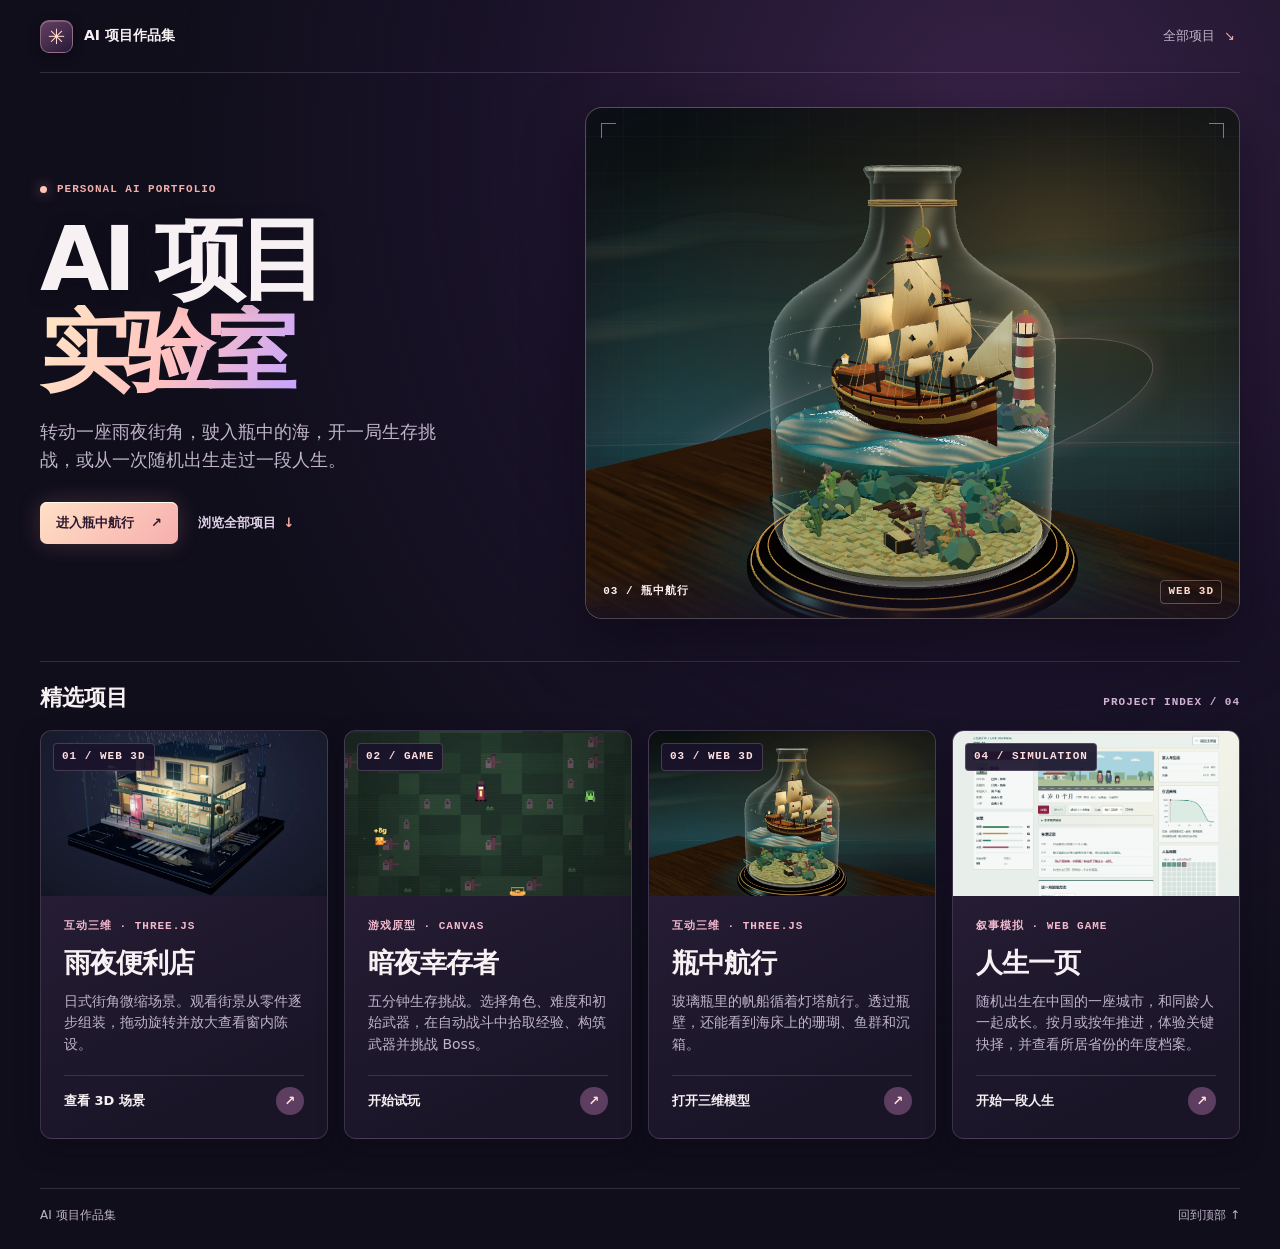
==== index.html @ d884057f "Publish interactive AI portfolio" ====
<!doctype html>
<html lang="zh-CN">
<head>
  <meta charset="utf-8">
  <meta name="viewport" content="width=device-width, initial-scale=1">
  <meta name="description" content="个人 AI 项目作品集。探索瓶中航行、雨夜便利店、暗夜幸存者和人生一页四个互动原型。">
  <meta name="theme-color" content="#100e1b">
  <title>AI 项目作品集</title>
  <link rel="icon" href="./assets/mark.svg" type="image/svg+xml">
  <link rel="stylesheet" href="./assets/portfolio.css">
</head>
<body>
  <header class="masthead shell" id="top">
    <a class="brand" href="./" aria-label="AI 项目作品集首页"><span class="mark" aria-hidden="true">✳</span> AI 项目作品集</a>
    <a class="index-link" href="#projects">全部项目 <span aria-hidden="true">↘</span></a>
  </header>
  <main class="shell">
    <section class="hero" aria-labelledby="portfolio-heading">
      <div class="hero-content">
        <p class="eyebrow"><span class="dot"></span> PERSONAL AI PORTFOLIO</p>
        <h1 id="portfolio-heading">AI 项目<span>实验室</span></h1>
        <p class="hero-copy">转动一座雨夜街角，驶入瓶中的海，开一局生存挑战，或从一次随机出生走过一段人生。</p>
        <div class="hero-actions">
          <a class="primary-action" href="./voyage/">进入瓶中航行 <span aria-hidden="true">↗</span></a>
          <a class="secondary-action" href="#projects">浏览全部项目 <span aria-hidden="true">↓</span></a>
        </div>
      </div>
      <div class="hero-stage stage-sky" aria-label="瓶中航行的实时三维预览">
        <div class="stage-grid" aria-hidden="true"></div>
        <div class="hero-ring" aria-hidden="true"></div>
        <span class="stage-corner stage-corner-start" aria-hidden="true"></span>
        <span class="stage-corner stage-corner-end" aria-hidden="true"></span>
        <div id="voyage-preview" class="model-surface" data-voyage="preview" aria-hidden="true">
          <img class="model-poster" src="./voyage/poster.webp" alt="">
        </div>
        <div class="stage-caption"><span>03 / 瓶中航行</span><span class="live-label">WEB 3D</span></div>
      </div>
    </section>
    <section id="projects" aria-labelledby="projects-title">
      <div class="section-bar"><h2 id="projects-title">精选项目</h2><span>PROJECT INDEX / 04</span></div>
      <div class="project-grid">
        <article class="project">
          <a class="project-link" href="./konbini/">
            <div class="art konbini">
              <img src="./assets/konbini.webp" alt="" loading="lazy" width="900" height="520">
              <span class="plate">01 / WEB 3D</span>
            </div>
            <div class="project-text"><p class="type">互动三维 · THREE.JS</p><h3>雨夜便利店</h3><p>日式街角微缩场景。观看街景从零件逐步组装，拖动旋转并放大查看窗内陈设。</p><span class="action">查看 3D 场景 <span aria-hidden="true">↗</span></span></div>
          </a>
        </article>
        <article class="project">
          <a class="project-link" href="./game/">
            <div class="art survival">
              <img src="./assets/survival.webp" alt="" loading="lazy" width="900" height="520">
              <span class="plate">02 / GAME</span>
            </div>
            <div class="project-text"><p class="type">游戏原型 · CANVAS</p><h3>暗夜幸存者</h3><p>五分钟生存挑战。选择角色、难度和初始武器，在自动战斗中拾取经验、构筑武器并挑战 Boss。</p><span class="action">开始试玩 <span aria-hidden="true">↗</span></span></div>
          </a>
        </article>
        <article class="project">
          <a class="project-link" href="./voyage/">
            <div class="art voyage-art">
              <img src="./voyage/poster.webp" alt="" loading="lazy" width="1100" height="660">
              <span class="plate">03 / WEB 3D</span>
            </div>
            <div class="project-text">
              <p class="type">互动三维 · THREE.JS</p><h3>瓶中航行</h3>
              <p>玻璃瓶里的帆船循着灯塔航行。透过瓶壁，还能看到海床上的珊瑚、鱼群和沉箱。</p>
              <span class="action">打开三维模型 <span aria-hidden="true">↗</span></span>
            </div>
          </a>
        </article>
        <article class="project">
          <a class="project-link" href="./life/">
            <div class="art life-art">
              <img src="./assets/life.png" alt="人生一页的像素生活场景与人生档案" loading="lazy" width="1440" height="940">
              <span class="plate">04 / SIMULATION</span>
            </div>
            <div class="project-text">
              <p class="type">叙事模拟 · WEB GAME</p><h3>人生一页</h3>
              <p>随机出生在中国的一座城市，和同龄人一起成长。按月或按年推进，体验关键抉择，并查看所居省份的年度档案。</p>
              <span class="action">开始一段人生 <span aria-hidden="true">↗</span></span>
            </div>
          </a>
        </article>
      </div>
    </section>
  </main>
  <footer class="shell footer"><span>AI 项目作品集</span><a href="#top">回到顶部 ↑</a></footer>
  <script type="module" src="./voyage/view.js"></script>
</body>
</html>
---- assets/portfolio.css ----
:root {
  color-scheme: dark;
  --ink: #f8f1f4;
  --muted: #c0b4cb;
  --rose: #f2aeab;
  --rule: #e8cefd28;
  font-family: system-ui, "Microsoft YaHei", "PingFang SC", sans-serif;
  background: #100e1b;
  color: var(--ink);
  line-height: 1.55;
}
* { box-sizing: border-box; }
body {
  margin: 0;
  min-height: 100vh;
  background: radial-gradient(ellipse at 78% 12%, #392247 0%, #1a1329 34%, transparent 59%), #100e1b;
}
a { color: inherit; text-decoration: none; }
button { font: inherit; }
a:focus-visible, button:focus-visible {
  outline: 3px solid #ffd3a6;
  outline-offset: 5px;
}
.shell { max-width: 1240px; width: calc(100% - 80px); margin-inline: auto; }
.masthead {
  display: flex; justify-content: space-between; gap: 12px; align-items: center;
  min-height: 73px; border-bottom: 1px solid var(--rule);
}
.brand { font-size: 14px; font-weight: 750; display: inline-flex; align-items: center; gap: 11px; }
.mark {
  display: grid; place-items: center; width: 33px; height: 33px; border: 1px solid #f9c8c464;
  border-radius: 9px; background: linear-gradient(145deg,#664063,#261a39); color: #ffdad0;
  box-shadow: inset 0 1px 0 #ffffff35, 0 3px 11px #0806108a; font-size: 21px;
}
.index-link { font-size: 13px; color: var(--muted); }
.index-link span { color: var(--rose); padding-inline: 5px; }
.index-link:hover, .secondary-action:hover { color: #fff1e9; }
.hero {
  position: relative; display: grid; grid-template-columns: minmax(0, .86fr) minmax(0, 1.14fr);
  gap: clamp(24px, 4vw, 60px); align-items: center; padding: 34px 0 42px;
}
.eyebrow, .section-bar > span, .type, .plate, .stage-caption, .viewer-meta {
  font: 650 11px/1.45 ui-monospace, "Microsoft YaHei", monospace; letter-spacing: .09em;
}
.eyebrow { display: flex; align-items: center; gap: 10px; color: var(--rose); margin: 0 0 15px; }
.dot { width: 7px; height: 7px; border-radius: 50%; background: #ffc5b5; box-shadow: 0 0 13px #f897c1a1; }
.hero h1, .voyage-intro h1 {
  font-size: clamp(58px, 7vw, 108px); line-height: 1.03; letter-spacing: -.071em; font-weight: 880; margin: 0;
  text-shadow: 0 3px 18px #0b07183d;
}
.hero h1 > span {
  display: block; width: fit-content; padding: 0 .07em .085em 0;
  color: #ffd3bd; background: linear-gradient(115deg, #ffe2c4 7%, #ffc0c0 52%, #c7a5fe 96%);
  -webkit-background-clip: text; background-clip: text; -webkit-text-fill-color: transparent;
  text-shadow: none;
}
.hero-copy { color: var(--muted); max-width: 420px; font-size: clamp(15px, 1.48vw, 18px); margin: 13px 0 28px; }
.hero-actions { display: flex; gap: 13px 20px; flex-wrap: wrap; align-items: center; }
.primary-action {
  display: inline-flex; align-items: center; gap: 17px; padding: 11px 16px; border-radius: 7px;
  font-weight: 760; font-size: 13px; background: linear-gradient(135deg,#ffe0c5,#f7aeae);
  box-shadow: 0 0 22px #ff9aa535, inset 0 1px 0 #fffbeb; color: #2e192f;
}
.primary-action:hover { background: #ffe0c5; }
.secondary-action { color: #dfcfe8; font-weight: 650; font-size: 13px; padding-block: 9px; }
.secondary-action span { color: var(--rose); margin-left: 3px; }
.stage-sky {
  background:
    url('../voyage/sky.svg') center / 100% 100% no-repeat,
    radial-gradient(ellipse at 72% 28%, #80663875 0%, #5a482935 27%, transparent 62%),
    radial-gradient(ellipse at 25% 70%, #23576182 0%, transparent 60%),
    linear-gradient(180deg, #090f10 0%, #111918 28%, #182522 49%, #203538 65%, #111d22 83%, #0a1419 100%);
}
.hero-stage, .viewer {
  isolation: isolate; position: relative; overflow: clip;
  border: 1px solid #f7d1ec46; border-radius: 17px;
  box-shadow: 0 25px 55px #0906108a, inset 0 0 70px #15112576;
}
.hero-stage { min-height: clamp(370px, 40vw, 555px); }
.model-surface { position: absolute; inset: 0; }
.model-surface canvas { position: absolute; inset: 0; display: block; width: 100%; height: 100%; opacity: 0; }
.model-surface[data-ready="true"] canvas { opacity: 1; }
.model-poster { display: block; position: absolute; inset: 0; width: 100%; height: 100%; object-fit: contain; }
.model-surface[data-ready="true"] .model-poster { visibility: hidden; }
.stage-grid {
  position: absolute; inset: 0; opacity: .25; pointer-events: none;
  background:
    repeating-linear-gradient(0deg, #fff1ee1c 0 1px, transparent 1px 37px),
    repeating-linear-gradient(90deg, #fff1ee1c 0 1px, transparent 1px 37px);
  mask-image: radial-gradient(ellipse, transparent 25%, #000 100%);
}
.hero-ring {
  position: absolute; left: 12%; right: 12%; top: 50%; height: 25%;
  border: 1px solid #ffddd742; border-radius: 50%; transform: rotate(-15deg);
  box-shadow: 0 0 30px #f8b7d329;
}
.stage-corner { width: 15px; height: 15px; position: absolute; border-color: #ffe1df7b; border-style: solid; }
.stage-corner-start { top: 15px; left: 15px; border-width: 1px 0 0 1px; }
.stage-corner-end { right: 15px; top: 15px; border-width: 1px 1px 0 0; }
.stage-caption, .viewer-meta {
  position: absolute; left: 0; right: 0; display: flex; align-items: center; justify-content: space-between;
  gap: 12px; color: #fff1f2; pointer-events: none; padding: 14px 17px;
}
.stage-caption { bottom: 0; background: linear-gradient(transparent,#171125ba); }
.live-label { padding: 3px 7px; border: 1px solid #fbd4de4f; border-radius: 4px; color: #ffdad0; }
.section-bar {
  border-top: 1px solid var(--rule); display: flex; justify-content: space-between;
  align-items: baseline; gap: 12px; padding: 19px 0 15px;
}
.section-bar h2 { font-size: 22px; margin: 0; }
.section-bar > span { color: #d4b4d6; }
.project-grid { display: grid; grid-template-columns: repeat(4,minmax(0,1fr)); gap: 16px; }
.project {
  min-width: 0; border: 1px solid var(--rule); border-radius: 12px; overflow: clip;
  background: linear-gradient(155deg,#2d213b,#191527 82%); box-shadow: 0 9px 24px #0b08165c;
  transition: border-color .2s, transform .2s;
}
.project:hover { border-color: #f8c0d775; transform: translateY(-3px); }
.project-link { display: flex; flex-direction: column; height: 100%; }
.project-link:focus-visible { outline-offset: -4px; }
.art { position: relative; overflow: hidden; aspect-ratio: 340 / 196; }
.art img { display: block; width: 100%; height: 100%; }
.art img { object-fit: cover; }
.art.konbini { background: radial-gradient(ellipse at 51% 45%,#4e506b,#1a243c); }
.art.survival { background: radial-gradient(ellipse at 58% 51%,#6a3652,#30213c); }
.art.voyage-art { background: #24312a; }
.art.life-art { background: #e8eee9; }
.plate {
  position: absolute; top: 12px; left: 12px; border-radius: 4px; padding: 5px 8px;
  background: #1a132bea; color: #ffdfdf; border: 1px solid #f7d5eb33;
}
.project-text { display: flex; flex-direction: column; flex: 1; padding: clamp(15px, 1.9vw, 23px); }
.type { color: #f2b9ce; margin: 0 0 7px; }
.project h3 { font-size: clamp(21px, 2.1vw, 28px); margin: 0; letter-spacing: -.035em; }
.project h3 + p { font-size: 14px; color: var(--muted); margin: 7px 0 19px; }
.action {
  margin-top: auto; display: flex; justify-content: space-between; align-items: center; border-top: 1px solid var(--rule);
  padding-top: 11px; font-weight: 720; font-size: 13px;
}
.action span {
  display: grid; place-items: center; width: 28px; height: 28px; background: #5d3e60;
  border-radius: 50%; color: #ffe2e3;
}
.project-link:hover .action span, .project-link:focus-visible .action span { background: #ffbfbf; color: #301c32; }
.footer {
  display: flex; justify-content: space-between; margin-top: 49px; border-top: 1px solid var(--rule);
  padding: 17px 0 25px; color: var(--muted); font-size: 12px;
}
.voyage-intro { display: flex; justify-content: space-between; align-items: end; gap: 18px; padding: 25px 0 19px; }
.voyage-intro h1 { font-size: clamp(39px, 6.2vw, 71px); }
.voyage-intro > p { margin: 0; color: #e3c8d6; text-align: right; font-size: 14px; }
.viewer { height: clamp(470px, 68vh, 780px); }
.viewer-meta { top: 0; background: linear-gradient(#181126a8,transparent); }
.viewer-controls {
  position: absolute; right: 12px; bottom: 12px; display: flex; flex-wrap: wrap; justify-content: end; gap: 6px;
}
.viewer-controls button {
  font-size: 12px; font-weight: 700; background: #271d36ed; color: #fff2ed; padding: 7px 11px;
  border: 1px solid #f1bdce6b; border-radius: 5px; cursor: pointer;
}
.viewer-controls button:not(:disabled):hover { background: #744b6d; }
.viewer-controls button:disabled { opacity: .55; cursor: default; }
.viewer-note { color: var(--muted); min-height: 1.55em; font-size: 13px; }
.voyage-page .footer { margin-top: 25px; }
.voyage-page {
  --rule: #acb69d30;
  --ink: #f2ecdc;
  --muted: #b6bcae;
  --rose: #d8bb7b;
  background: radial-gradient(ellipse at 72% 12%, #282d20 0%, transparent 54%), #111816;
}
.voyage-page .mark { background: linear-gradient(145deg,#66553b,#242e26); color: #f7ddb4; border-color: #c1aa735f; }
.voyage-intro > p { color: #c6c7b2; }
.voyage-page .viewer { border-color: #b1ae7860; box-shadow: 0 25px 55px #040a0b9a; }
.voyage-page .stage-grid { display: none; }
.voyage-page .viewer-meta { background: linear-gradient(#080f10a8,transparent); color: #e5d7a5; }
.viewer-controls button { background: #16221feb; color: #f4e8cf; border-color: #b5aa6a73; }
.viewer-controls button:not(:disabled):hover { background: #464d36; }
.specimen-plate {
  position: absolute; left: 23px; bottom: 35px; display: grid; gap: 2px;
  color: #d9cfa8; padding: 10px 13px; border-left: 1px solid #bd9e64;
  background: #0f1b19bf; pointer-events: none;
}
.specimen-plate span { font: 650 9px/1.5 ui-monospace, monospace; letter-spacing: .14em; }
.specimen-plate strong { font: 500 26px/1.15 Georgia, serif; color: #f1e7c6; }
.specimen-plate small { font-size: 11px; }
@media (max-width: 960px) {
  .project-grid { grid-template-columns: repeat(2,minmax(0,1fr)); }
  .shell { width: calc(100% - 44px); }
  .hero { gap: 20px; }
}
@media (max-width: 720px) {
  .shell { width: calc(100% - 34px); }
  .masthead { min-height: 61px; }
  .hero { grid-template-columns: 1fr; padding: 26px 0 25px; gap: 20px; }
  .hero h1 { font-size: clamp(46px, 11vw, 72px); }
  .hero h1 > span { display: inline-block; margin-left: .13em; }
  .hero-copy { margin-bottom: 17px; }
  .hero-stage { min-height: clamp(340px, 74vw, 475px); }
  .project-grid { grid-template-columns: 1fr; }
  .project h3 { font-size: 24px; }
  .footer { margin-top: 34px; }
  .voyage-intro { display: block; padding: 20px 0 14px; }
  .voyage-intro > p { text-align: left; margin-top: 8px; }
  .viewer { height: clamp(400px, 67svh, 620px); }
  .viewer-controls { right: 8px; bottom: 8px; left: 8px; }
  .specimen-plate { display: none; }
}
@media (prefers-reduced-motion: reduce) {
  .project { transition: none; }
  .project:hover { transform: none; }
}
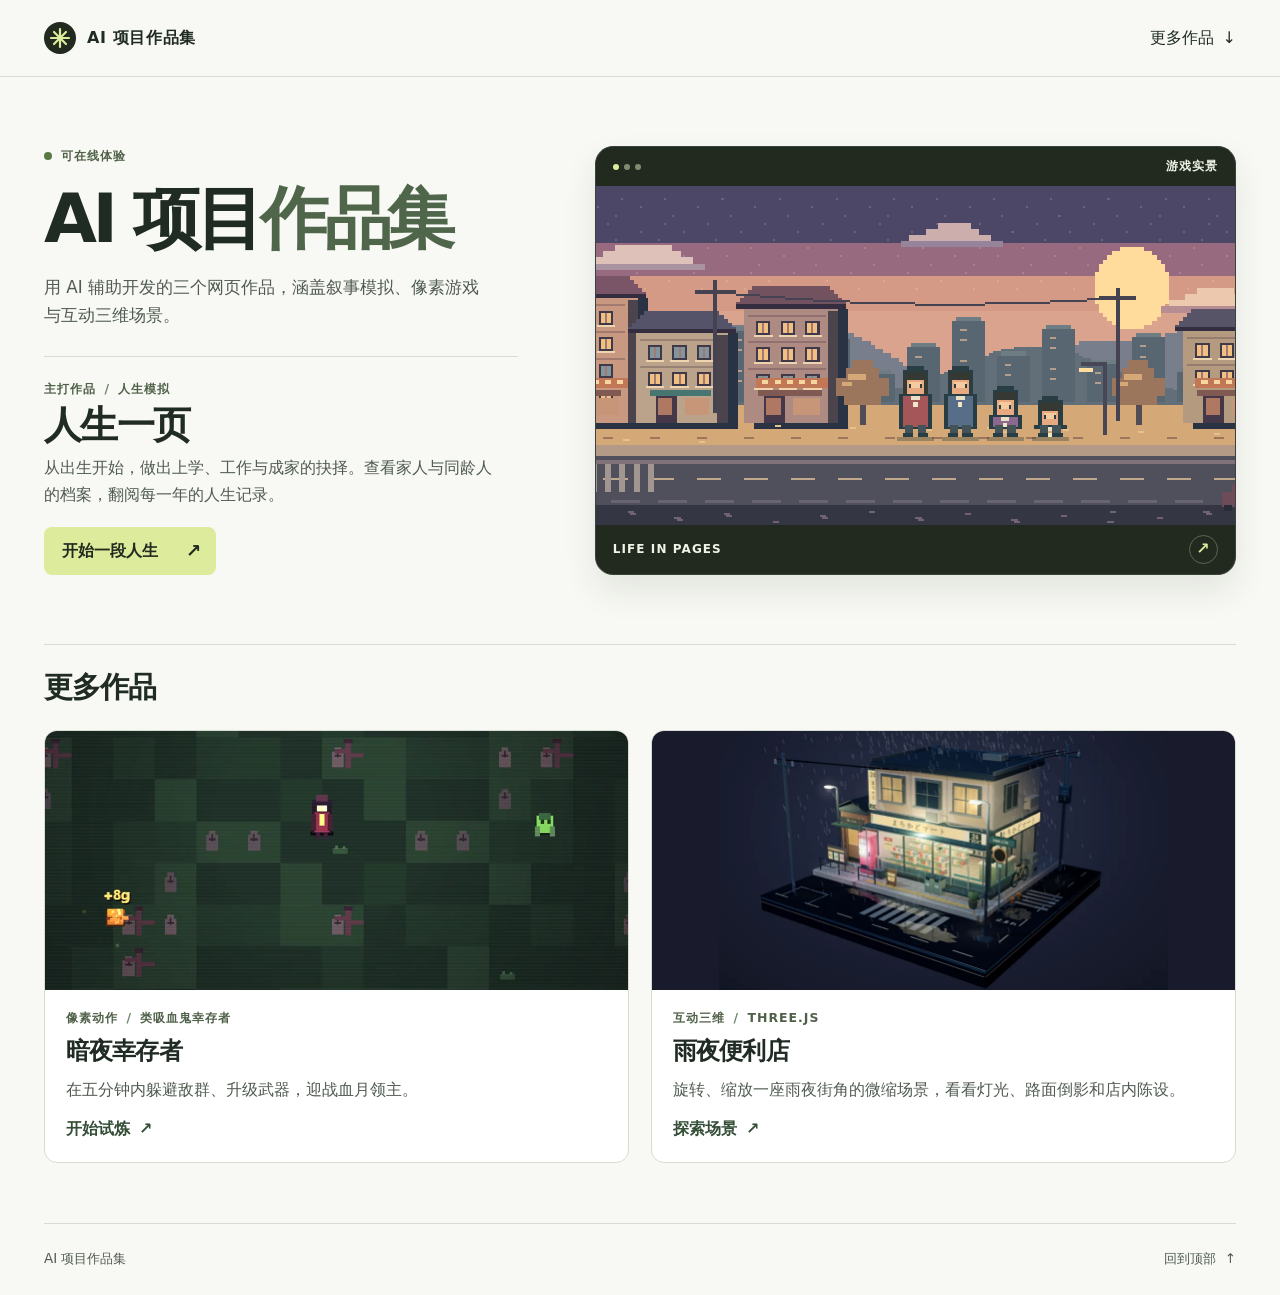
==== commit 99a10ee7: "Redesign portfolio around three playable projects" ====
--- a/index.html
+++ b/index.html
@@ -3,90 +3,79 @@
 <head>
   <meta charset="utf-8">
   <meta name="viewport" content="width=device-width, initial-scale=1">
-  <meta name="description" content="个人 AI 项目作品集。探索瓶中航行、雨夜便利店、暗夜幸存者和人生一页四个互动原型。">
-  <meta name="theme-color" content="#100e1b">
+  <meta name="description" content="个人 AI 项目作品集。在线体验人生一页、暗夜幸存者与雨夜便利店三个互动作品。">
+  <meta name="theme-color" content="#f8f9f4">
   <title>AI 项目作品集</title>
   <link rel="icon" href="./assets/mark.svg" type="image/svg+xml">
-  <link rel="stylesheet" href="./assets/portfolio.css">
+  <link rel="stylesheet" href="./assets/portfolio.css?v=3">
 </head>
 <body>
-  <header class="masthead shell" id="top">
-    <a class="brand" href="./" aria-label="AI 项目作品集首页"><span class="mark" aria-hidden="true">✳</span> AI 项目作品集</a>
-    <a class="index-link" href="#projects">全部项目 <span aria-hidden="true">↘</span></a>
+  <header class="site-header" id="top">
+    <div class="shell header-inner">
+      <a class="brand" href="./"><img src="./assets/mark.svg" alt="" width="32" height="32"> AI 项目作品集</a>
+      <nav aria-label="项目导航">
+        <a href="#more-title">更多作品 <span aria-hidden="true">↓</span></a>
+      </nav>
+    </div>
   </header>
+
   <main class="shell">
-    <section class="hero" aria-labelledby="portfolio-heading">
-      <div class="hero-content">
-        <p class="eyebrow"><span class="dot"></span> PERSONAL AI PORTFOLIO</p>
-        <h1 id="portfolio-heading">AI 项目<span>实验室</span></h1>
-        <p class="hero-copy">转动一座雨夜街角，驶入瓶中的海，开一局生存挑战，或从一次随机出生走过一段人生。</p>
-        <div class="hero-actions">
-          <a class="primary-action" href="./voyage/">进入瓶中航行 <span aria-hidden="true">↗</span></a>
-          <a class="secondary-action" href="#projects">浏览全部项目 <span aria-hidden="true">↓</span></a>
-        </div>
+    <section class="showcase" aria-labelledby="portfolio-title">
+      <div class="showcase-copy">
+        <p class="eyebrow"><span class="status-dot" aria-hidden="true"></span> 可在线体验</p>
+        <h1 id="portfolio-title">AI 项目<span>作品集</span></h1>
+        <p class="lead">用 AI 辅助开发的三个网页作品，涵盖叙事模拟、像素游戏与互动三维场景。</p>
+
+        <article class="featured" aria-labelledby="life-title">
+          <p class="project-type">主打作品 <span aria-hidden="true">/</span> 人生模拟</p>
+          <h2 id="life-title">人生一页</h2>
+          <p>从出生开始，做出上学、工作与成家的抉择。查看家人与同龄人的档案，翻阅每一年的人生记录。</p>
+          <a class="primary-action" href="./life/" aria-label="试玩人生一页">开始一段人生 <span aria-hidden="true">↗</span></a>
+        </article>
       </div>
-      <div class="hero-stage stage-sky" aria-label="瓶中航行的实时三维预览">
-        <div class="stage-grid" aria-hidden="true"></div>
-        <div class="hero-ring" aria-hidden="true"></div>
-        <span class="stage-corner stage-corner-start" aria-hidden="true"></span>
-        <span class="stage-corner stage-corner-end" aria-hidden="true"></span>
-        <div id="voyage-preview" class="model-surface" data-voyage="preview" aria-hidden="true">
-          <img class="model-poster" src="./voyage/poster.webp" alt="">
-        </div>
-        <div class="stage-caption"><span>03 / 瓶中航行</span><span class="live-label">WEB 3D</span></div>
+
+      <a class="feature-art" href="./life/" aria-label="进入人生一页游戏">
+        <div class="feature-art-top"><span class="preview-dots" aria-hidden="true"><i></i><i></i><i></i></span><span>游戏实景</span></div>
+        <img src="./assets/life.webp" width="1200" height="498" alt="傍晚的像素街道上，一家人站在亮灯的楼房前" fetchpriority="high">
+        <div class="feature-art-bottom"><span>LIFE IN PAGES</span><span class="image-arrow" aria-hidden="true">↗</span></div>
+      </a>
+    </section>
+
+    <section class="more-projects" aria-labelledby="more-title">
+      <div class="section-heading">
+        <h2 id="more-title">更多作品</h2>
       </div>
-    </section>
-    <section id="projects" aria-labelledby="projects-title">
-      <div class="section-bar"><h2 id="projects-title">精选项目</h2><span>PROJECT INDEX / 04</span></div>
       <div class="project-grid">
-        <article class="project">
-          <a class="project-link" href="./konbini/">
-            <div class="art konbini">
-              <img src="./assets/konbini.webp" alt="" loading="lazy" width="900" height="520">
-              <span class="plate">01 / WEB 3D</span>
+        <article class="project" aria-labelledby="survival-title">
+          <a class="project-link" href="./game/">
+            <div class="project-art survival-art">
+              <img src="./assets/survival.webp" alt="暗夜幸存者的像素战斗画面" width="900" height="520" decoding="async">
             </div>
-            <div class="project-text"><p class="type">互动三维 · THREE.JS</p><h3>雨夜便利店</h3><p>日式街角微缩场景。观看街景从零件逐步组装，拖动旋转并放大查看窗内陈设。</p><span class="action">查看 3D 场景 <span aria-hidden="true">↗</span></span></div>
-          </a>
-        </article>
-        <article class="project">
-          <a class="project-link" href="./game/">
-            <div class="art survival">
-              <img src="./assets/survival.webp" alt="" loading="lazy" width="900" height="520">
-              <span class="plate">02 / GAME</span>
-            </div>
-            <div class="project-text"><p class="type">游戏原型 · CANVAS</p><h3>暗夜幸存者</h3><p>五分钟生存挑战。选择角色、难度和初始武器，在自动战斗中拾取经验、构筑武器并挑战 Boss。</p><span class="action">开始试玩 <span aria-hidden="true">↗</span></span></div>
-          </a>
-        </article>
-        <article class="project">
-          <a class="project-link" href="./voyage/">
-            <div class="art voyage-art">
-              <img src="./voyage/poster.webp" alt="" loading="lazy" width="1100" height="660">
-              <span class="plate">03 / WEB 3D</span>
-            </div>
-            <div class="project-text">
-              <p class="type">互动三维 · THREE.JS</p><h3>瓶中航行</h3>
-              <p>玻璃瓶里的帆船循着灯塔航行。透过瓶壁，还能看到海床上的珊瑚、鱼群和沉箱。</p>
-              <span class="action">打开三维模型 <span aria-hidden="true">↗</span></span>
+            <div class="project-copy">
+              <p class="project-type">像素动作 <span aria-hidden="true">/</span> 类吸血鬼幸存者</p>
+              <h3 id="survival-title">暗夜幸存者</h3>
+              <p>在五分钟内躲避敌群、升级武器，迎战血月领主。</p>
+              <span class="project-action">开始试炼 <span aria-hidden="true">↗</span></span>
             </div>
           </a>
         </article>
-        <article class="project">
-          <a class="project-link" href="./life/">
-            <div class="art life-art">
-              <img src="./assets/life.png" alt="人生一页的像素生活场景与人生档案" loading="lazy" width="1440" height="940">
-              <span class="plate">04 / SIMULATION</span>
+        <article class="project" aria-labelledby="konbini-title">
+          <a class="project-link" href="./konbini/">
+            <div class="project-art konbini-art">
+              <img src="./assets/konbini.webp" alt="灯光照亮雨中的日式街角便利店" width="900" height="520" decoding="async">
             </div>
-            <div class="project-text">
-              <p class="type">叙事模拟 · WEB GAME</p><h3>人生一页</h3>
-              <p>随机出生在中国的一座城市，和同龄人一起成长。按月或按年推进，体验关键抉择，并查看所居省份的年度档案。</p>
-              <span class="action">开始一段人生 <span aria-hidden="true">↗</span></span>
+            <div class="project-copy">
+              <p class="project-type">互动三维 <span aria-hidden="true">/</span> THREE.JS</p>
+              <h3 id="konbini-title">雨夜便利店</h3>
+              <p>旋转、缩放一座雨夜街角的微缩场景，看看灯光、路面倒影和店内陈设。</p>
+              <span class="project-action">探索场景 <span aria-hidden="true">↗</span></span>
             </div>
           </a>
         </article>
       </div>
     </section>
   </main>
-  <footer class="shell footer"><span>AI 项目作品集</span><a href="#top">回到顶部 ↑</a></footer>
-  <script type="module" src="./voyage/view.js"></script>
+
+  <footer class="shell footer"><span>AI 项目作品集</span><a href="#top">回到顶部 <span aria-hidden="true">↑</span></a></footer>
 </body>
 </html>
--- a/assets/portfolio.css
+++ b/assets/portfolio.css
@@ -1,212 +1,191 @@
 :root {
-  color-scheme: dark;
-  --ink: #f8f1f4;
-  --muted: #c0b4cb;
-  --rose: #f2aeab;
-  --rule: #e8cefd28;
-  font-family: system-ui, "Microsoft YaHei", "PingFang SC", sans-serif;
-  background: #100e1b;
+  color-scheme: light;
+  --paper: #f8f9f4;
+  --ink: #202b23;
+  --muted: #505b51;
+  --line: #d7ddd3;
+  --accent: #dcec9c;
+  --dark: #22291f;
+  font-family: "PingFang SC", "Microsoft YaHei", system-ui, sans-serif;
+  line-height: 1.65;
   color: var(--ink);
-  line-height: 1.55;
+  background: var(--paper);
 }
+
 * { box-sizing: border-box; }
-body {
-  margin: 0;
-  min-height: 100vh;
-  background: radial-gradient(ellipse at 78% 12%, #392247 0%, #1a1329 34%, transparent 59%), #100e1b;
+body { margin: 0; }
+h1, h2, h3, p { margin: 0; }
+a { color: inherit; text-decoration: none; }
+img { display: block; max-width: 100%; }
+:focus-visible { outline: 3px solid #557641; outline-offset: 5px; }
+
+.shell { width: min(100% - 88px, 1320px); margin-inline: auto; }
+
+.site-header { border-bottom: 1px solid var(--line); }
+.header-inner {
+  display: flex;
+  align-items: center;
+  justify-content: space-between;
+  gap: 20px;
+  min-height: 76px;
 }
-a { color: inherit; text-decoration: none; }
-button { font: inherit; }
-a:focus-visible, button:focus-visible {
-  outline: 3px solid #ffd3a6;
-  outline-offset: 5px;
+.brand {
+  display: inline-flex;
+  align-items: center;
+  gap: 11px;
+  font-weight: 750;
+  letter-spacing: .04em;
 }
-.shell { max-width: 1240px; width: calc(100% - 80px); margin-inline: auto; }
-.masthead {
-  display: flex; justify-content: space-between; gap: 12px; align-items: center;
-  min-height: 73px; border-bottom: 1px solid var(--rule);
+.header-inner nav a, .footer a { display: inline-flex; align-items: center; gap: 9px; min-height: 44px; }
+.header-inner nav a:hover, .footer a:hover { text-decoration: underline; text-underline-offset: 4px; }
+
+.showcase {
+  display: grid;
+  grid-template-columns: minmax(0, .85fr) minmax(0, 1.15fr);
+  align-items: center;
+  gap: clamp(30px, 6vw, 92px);
+  padding-block: clamp(44px, 5.4vw, 80px);
 }
-.brand { font-size: 14px; font-weight: 750; display: inline-flex; align-items: center; gap: 11px; }
-.mark {
-  display: grid; place-items: center; width: 33px; height: 33px; border: 1px solid #f9c8c464;
-  border-radius: 9px; background: linear-gradient(145deg,#664063,#261a39); color: #ffdad0;
-  box-shadow: inset 0 1px 0 #ffffff35, 0 3px 11px #0806108a; font-size: 21px;
+.showcase-copy { max-width: 590px; }
+.eyebrow, .project-type {
+  color: #506149;
+  font-size: .78rem;
+  font-weight: 750;
+  letter-spacing: .08em;
 }
-.index-link { font-size: 13px; color: var(--muted); }
-.index-link span { color: var(--rose); padding-inline: 5px; }
-.index-link:hover, .secondary-action:hover { color: #fff1e9; }
-.hero {
-  position: relative; display: grid; grid-template-columns: minmax(0, .86fr) minmax(0, 1.14fr);
-  gap: clamp(24px, 4vw, 60px); align-items: center; padding: 34px 0 42px;
+.eyebrow { display: flex; align-items: center; gap: 9px; }
+.status-dot { width: 8px; height: 8px; border-radius: 50%; background: #587844; }
+h1 {
+  margin: 13px 0 18px;
+  font-size: clamp(2.7rem, 5.35vw, 5.2rem);
+  line-height: 1.12;
+  letter-spacing: -.065em;
+  font-weight: 850;
 }
-.eyebrow, .section-bar > span, .type, .plate, .stage-caption, .viewer-meta {
-  font: 650 11px/1.45 ui-monospace, "Microsoft YaHei", monospace; letter-spacing: .09em;
+h1 span { color: #50664b; }
+.lead { max-width: 26em; color: var(--muted); font-size: 1.05rem; }
+.featured { margin-top: 26px; padding-top: 22px; border-top: 1px solid var(--line); }
+.featured h2 { margin: 2px 0 6px; font-size: clamp(1.85rem, 3vw, 2.55rem); letter-spacing: -.04em; line-height: 1.25; }
+.featured h2 + p { max-width: 28em; color: var(--muted); }
+.project-type span { margin-inline: .25em; color: #70836b; }
+
+.primary-action {
+  display: inline-flex;
+  justify-content: space-between;
+  align-items: center;
+  gap: 28px;
+  margin-top: 19px;
+  min-height: 48px;
+  padding: 8px 15px 8px 18px;
+  border-radius: 8px;
+  background: var(--accent);
+  color: var(--dark);
+  font-weight: 750;
+  transition: background-color .18s ease;
 }
-.eyebrow { display: flex; align-items: center; gap: 10px; color: var(--rose); margin: 0 0 15px; }
-.dot { width: 7px; height: 7px; border-radius: 50%; background: #ffc5b5; box-shadow: 0 0 13px #f897c1a1; }
-.hero h1, .voyage-intro h1 {
-  font-size: clamp(58px, 7vw, 108px); line-height: 1.03; letter-spacing: -.071em; font-weight: 880; margin: 0;
-  text-shadow: 0 3px 18px #0b07183d;
+.primary-action:hover { background: #cde47f; }
+.primary-action span { font-size: 1.15em; }
+
+.feature-art {
+  display: grid;
+  grid-template-rows: auto minmax(0, 1fr) auto;
+  overflow: hidden;
+  align-self: stretch;
+  min-height: 405px;
+  border: 1px solid #384339;
+  border-radius: 18px;
+  background: var(--dark);
+  color: #f0f4e6;
+  box-shadow: 0 16px 34px #22291f19;
 }
-.hero h1 > span {
-  display: block; width: fit-content; padding: 0 .07em .085em 0;
-  color: #ffd3bd; background: linear-gradient(115deg, #ffe2c4 7%, #ffc0c0 52%, #c7a5fe 96%);
-  -webkit-background-clip: text; background-clip: text; -webkit-text-fill-color: transparent;
-  text-shadow: none;
+.feature-art-top, .feature-art-bottom {
+  display: flex;
+  min-height: 39px;
+  justify-content: space-between;
+  align-items: center;
+  padding-inline: 17px;
+  font-size: .75rem;
+  font-weight: 650;
+  letter-spacing: .09em;
 }
-.hero-copy { color: var(--muted); max-width: 420px; font-size: clamp(15px, 1.48vw, 18px); margin: 13px 0 28px; }
-.hero-actions { display: flex; gap: 13px 20px; flex-wrap: wrap; align-items: center; }
-.primary-action {
-  display: inline-flex; align-items: center; gap: 17px; padding: 11px 16px; border-radius: 7px;
-  font-weight: 760; font-size: 13px; background: linear-gradient(135deg,#ffe0c5,#f7aeae);
-  box-shadow: 0 0 22px #ff9aa535, inset 0 1px 0 #fffbeb; color: #2e192f;
+.preview-dots { display: inline-flex; gap: 5px; }
+.preview-dots i { width: 6px; height: 6px; border-radius: 50%; background: #7f8c72; }
+.preview-dots i:first-child { background: var(--accent); }
+.feature-art img {
+  width: 100%;
+  height: 100%;
+  min-height: 0;
+  object-fit: cover;
+  image-rendering: pixelated;
+  background: #4b4a60;
 }
-.primary-action:hover { background: #ffe0c5; }
-.secondary-action { color: #dfcfe8; font-weight: 650; font-size: 13px; padding-block: 9px; }
-.secondary-action span { color: var(--rose); margin-left: 3px; }
-.stage-sky {
-  background:
-    url('../voyage/sky.svg') center / 100% 100% no-repeat,
-    radial-gradient(ellipse at 72% 28%, #80663875 0%, #5a482935 27%, transparent 62%),
-    radial-gradient(ellipse at 25% 70%, #23576182 0%, transparent 60%),
-    linear-gradient(180deg, #090f10 0%, #111918 28%, #182522 49%, #203538 65%, #111d22 83%, #0a1419 100%);
+.feature-art-bottom { min-height: 49px; }
+.image-arrow {
+  display: grid;
+  place-items: center;
+  width: 29px;
+  height: 29px;
+  border: 1px solid #596652;
+  border-radius: 50%;
+  color: var(--accent);
+  font-size: 1rem;
+  transition: background-color .18s ease, color .18s ease;
 }
-.hero-stage, .viewer {
-  isolation: isolate; position: relative; overflow: clip;
-  border: 1px solid #f7d1ec46; border-radius: 17px;
-  box-shadow: 0 25px 55px #0906108a, inset 0 0 70px #15112576;
+.feature-art:hover .image-arrow { background: var(--accent); color: var(--dark); }
+
+.more-projects { padding-bottom: 60px; }
+.section-heading { border-top: 1px solid var(--line); padding-block: 18px; }
+.section-heading h2 { font-size: clamp(1.3rem, 2.3vw, 1.85rem); letter-spacing: -.035em; }
+.project-grid { display: grid; grid-template-columns: repeat(2, minmax(0, 1fr)); gap: 22px; }
+.project {
+  border: 1px solid var(--line);
+  border-radius: 13px;
+  background: #fff;
+  transition: border-color .18s ease, box-shadow .18s ease;
 }
-.hero-stage { min-height: clamp(370px, 40vw, 555px); }
-.model-surface { position: absolute; inset: 0; }
-.model-surface canvas { position: absolute; inset: 0; display: block; width: 100%; height: 100%; opacity: 0; }
-.model-surface[data-ready="true"] canvas { opacity: 1; }
-.model-poster { display: block; position: absolute; inset: 0; width: 100%; height: 100%; object-fit: contain; }
-.model-surface[data-ready="true"] .model-poster { visibility: hidden; }
-.stage-grid {
-  position: absolute; inset: 0; opacity: .25; pointer-events: none;
-  background:
-    repeating-linear-gradient(0deg, #fff1ee1c 0 1px, transparent 1px 37px),
-    repeating-linear-gradient(90deg, #fff1ee1c 0 1px, transparent 1px 37px);
-  mask-image: radial-gradient(ellipse, transparent 25%, #000 100%);
+.project:hover { border-color: #a6b39c; box-shadow: 0 7px 20px #22291f10; }
+.project-link { display: flex; flex-direction: column; height: 100%; border-radius: inherit; }
+.project-art { aspect-ratio: 2.25; overflow: hidden; border-radius: 12px 12px 0 0; }
+.survival-art { background: #1c2c25; }
+.konbini-art { background: #191b2c; }
+.project-art img { width: 100%; height: 100%; object-fit: cover; }
+.konbini-art img { object-fit: contain; }
+.project-copy { display: flex; flex-direction: column; align-items: flex-start; flex: 1; padding: 18px 21px 20px; }
+.project-copy h3 { margin: 3px 0 6px; font-size: 1.5rem; letter-spacing: -.035em; }
+.project-copy h3 + p { color: var(--muted); margin-bottom: 12px; }
+.project-action { display: inline-flex; gap: 9px; align-items: center; margin-top: auto; color: #354e38; font-weight: 750; }
+.project-link:hover .project-action { text-decoration: underline; text-underline-offset: 4px; }
+
+.footer {
+  display: flex;
+  align-items: center;
+  justify-content: space-between;
+  gap: 20px;
+  min-height: 72px;
+  border-top: 1px solid var(--line);
+  color: var(--muted);
+  font-size: .84rem;
 }
-.hero-ring {
-  position: absolute; left: 12%; right: 12%; top: 50%; height: 25%;
-  border: 1px solid #ffddd742; border-radius: 50%; transform: rotate(-15deg);
-  box-shadow: 0 0 30px #f8b7d329;
+
+@media (max-width: 880px) {
+  .shell { width: calc(100% - 48px); }
+  .showcase { grid-template-columns: minmax(0, 1fr) minmax(0, 1fr); gap: 26px; }
+  .feature-art { min-height: 350px; }
 }
-.stage-corner { width: 15px; height: 15px; position: absolute; border-color: #ffe1df7b; border-style: solid; }
-.stage-corner-start { top: 15px; left: 15px; border-width: 1px 0 0 1px; }
-.stage-corner-end { right: 15px; top: 15px; border-width: 1px 1px 0 0; }
-.stage-caption, .viewer-meta {
-  position: absolute; left: 0; right: 0; display: flex; align-items: center; justify-content: space-between;
-  gap: 12px; color: #fff1f2; pointer-events: none; padding: 14px 17px;
+
+@media (max-width: 680px) {
+  .shell { width: calc(100% - 36px); }
+  .header-inner { min-height: 62px; font-size: .88rem; }
+  .brand img { width: 28px; height: 28px; }
+  .showcase { grid-template-columns: 1fr; padding-block: 33px 40px; }
+  .feature-art { min-height: 0; }
+  .feature-art img { aspect-ratio: 1.8; }
+  .feature-art-bottom { min-height: 42px; }
+  .project-grid { grid-template-columns: 1fr; gap: 16px; }
+  .project-art { aspect-ratio: 1.92; }
+  .more-projects { padding-bottom: 40px; }
 }
-.stage-caption { bottom: 0; background: linear-gradient(transparent,#171125ba); }
-.live-label { padding: 3px 7px; border: 1px solid #fbd4de4f; border-radius: 4px; color: #ffdad0; }
-.section-bar {
-  border-top: 1px solid var(--rule); display: flex; justify-content: space-between;
-  align-items: baseline; gap: 12px; padding: 19px 0 15px;
+
+@media (prefers-reduced-motion: reduce) {
+  *, *::before, *::after { transition: none !important; }
 }
-.section-bar h2 { font-size: 22px; margin: 0; }
-.section-bar > span { color: #d4b4d6; }
-.project-grid { display: grid; grid-template-columns: repeat(4,minmax(0,1fr)); gap: 16px; }
-.project {
-  min-width: 0; border: 1px solid var(--rule); border-radius: 12px; overflow: clip;
-  background: linear-gradient(155deg,#2d213b,#191527 82%); box-shadow: 0 9px 24px #0b08165c;
-  transition: border-color .2s, transform .2s;
-}
-.project:hover { border-color: #f8c0d775; transform: translateY(-3px); }
-.project-link { display: flex; flex-direction: column; height: 100%; }
-.project-link:focus-visible { outline-offset: -4px; }
-.art { position: relative; overflow: hidden; aspect-ratio: 340 / 196; }
-.art img { display: block; width: 100%; height: 100%; }
-.art img { object-fit: cover; }
-.art.konbini { background: radial-gradient(ellipse at 51% 45%,#4e506b,#1a243c); }
-.art.survival { background: radial-gradient(ellipse at 58% 51%,#6a3652,#30213c); }
-.art.voyage-art { background: #24312a; }
-.art.life-art { background: #e8eee9; }
-.plate {
-  position: absolute; top: 12px; left: 12px; border-radius: 4px; padding: 5px 8px;
-  background: #1a132bea; color: #ffdfdf; border: 1px solid #f7d5eb33;
-}
-.project-text { display: flex; flex-direction: column; flex: 1; padding: clamp(15px, 1.9vw, 23px); }
-.type { color: #f2b9ce; margin: 0 0 7px; }
-.project h3 { font-size: clamp(21px, 2.1vw, 28px); margin: 0; letter-spacing: -.035em; }
-.project h3 + p { font-size: 14px; color: var(--muted); margin: 7px 0 19px; }
-.action {
-  margin-top: auto; display: flex; justify-content: space-between; align-items: center; border-top: 1px solid var(--rule);
-  padding-top: 11px; font-weight: 720; font-size: 13px;
-}
-.action span {
-  display: grid; place-items: center; width: 28px; height: 28px; background: #5d3e60;
-  border-radius: 50%; color: #ffe2e3;
-}
-.project-link:hover .action span, .project-link:focus-visible .action span { background: #ffbfbf; color: #301c32; }
-.footer {
-  display: flex; justify-content: space-between; margin-top: 49px; border-top: 1px solid var(--rule);
-  padding: 17px 0 25px; color: var(--muted); font-size: 12px;
-}
-.voyage-intro { display: flex; justify-content: space-between; align-items: end; gap: 18px; padding: 25px 0 19px; }
-.voyage-intro h1 { font-size: clamp(39px, 6.2vw, 71px); }
-.voyage-intro > p { margin: 0; color: #e3c8d6; text-align: right; font-size: 14px; }
-.viewer { height: clamp(470px, 68vh, 780px); }
-.viewer-meta { top: 0; background: linear-gradient(#181126a8,transparent); }
-.viewer-controls {
-  position: absolute; right: 12px; bottom: 12px; display: flex; flex-wrap: wrap; justify-content: end; gap: 6px;
-}
-.viewer-controls button {
-  font-size: 12px; font-weight: 700; background: #271d36ed; color: #fff2ed; padding: 7px 11px;
-  border: 1px solid #f1bdce6b; border-radius: 5px; cursor: pointer;
-}
-.viewer-controls button:not(:disabled):hover { background: #744b6d; }
-.viewer-controls button:disabled { opacity: .55; cursor: default; }
-.viewer-note { color: var(--muted); min-height: 1.55em; font-size: 13px; }
-.voyage-page .footer { margin-top: 25px; }
-.voyage-page {
-  --rule: #acb69d30;
-  --ink: #f2ecdc;
-  --muted: #b6bcae;
-  --rose: #d8bb7b;
-  background: radial-gradient(ellipse at 72% 12%, #282d20 0%, transparent 54%), #111816;
-}
-.voyage-page .mark { background: linear-gradient(145deg,#66553b,#242e26); color: #f7ddb4; border-color: #c1aa735f; }
-.voyage-intro > p { color: #c6c7b2; }
-.voyage-page .viewer { border-color: #b1ae7860; box-shadow: 0 25px 55px #040a0b9a; }
-.voyage-page .stage-grid { display: none; }
-.voyage-page .viewer-meta { background: linear-gradient(#080f10a8,transparent); color: #e5d7a5; }
-.viewer-controls button { background: #16221feb; color: #f4e8cf; border-color: #b5aa6a73; }
-.viewer-controls button:not(:disabled):hover { background: #464d36; }
-.specimen-plate {
-  position: absolute; left: 23px; bottom: 35px; display: grid; gap: 2px;
-  color: #d9cfa8; padding: 10px 13px; border-left: 1px solid #bd9e64;
-  background: #0f1b19bf; pointer-events: none;
-}
-.specimen-plate span { font: 650 9px/1.5 ui-monospace, monospace; letter-spacing: .14em; }
-.specimen-plate strong { font: 500 26px/1.15 Georgia, serif; color: #f1e7c6; }
-.specimen-plate small { font-size: 11px; }
-@media (max-width: 960px) {
-  .project-grid { grid-template-columns: repeat(2,minmax(0,1fr)); }
-  .shell { width: calc(100% - 44px); }
-  .hero { gap: 20px; }
-}
-@media (max-width: 720px) {
-  .shell { width: calc(100% - 34px); }
-  .masthead { min-height: 61px; }
-  .hero { grid-template-columns: 1fr; padding: 26px 0 25px; gap: 20px; }
-  .hero h1 { font-size: clamp(46px, 11vw, 72px); }
-  .hero h1 > span { display: inline-block; margin-left: .13em; }
-  .hero-copy { margin-bottom: 17px; }
-  .hero-stage { min-height: clamp(340px, 74vw, 475px); }
-  .project-grid { grid-template-columns: 1fr; }
-  .project h3 { font-size: 24px; }
-  .footer { margin-top: 34px; }
-  .voyage-intro { display: block; padding: 20px 0 14px; }
-  .voyage-intro > p { text-align: left; margin-top: 8px; }
-  .viewer { height: clamp(400px, 67svh, 620px); }
-  .viewer-controls { right: 8px; bottom: 8px; left: 8px; }
-  .specimen-plate { display: none; }
-}
-@media (prefers-reduced-motion: reduce) {
-  .project { transition: none; }
-  .project:hover { transform: none; }
-}
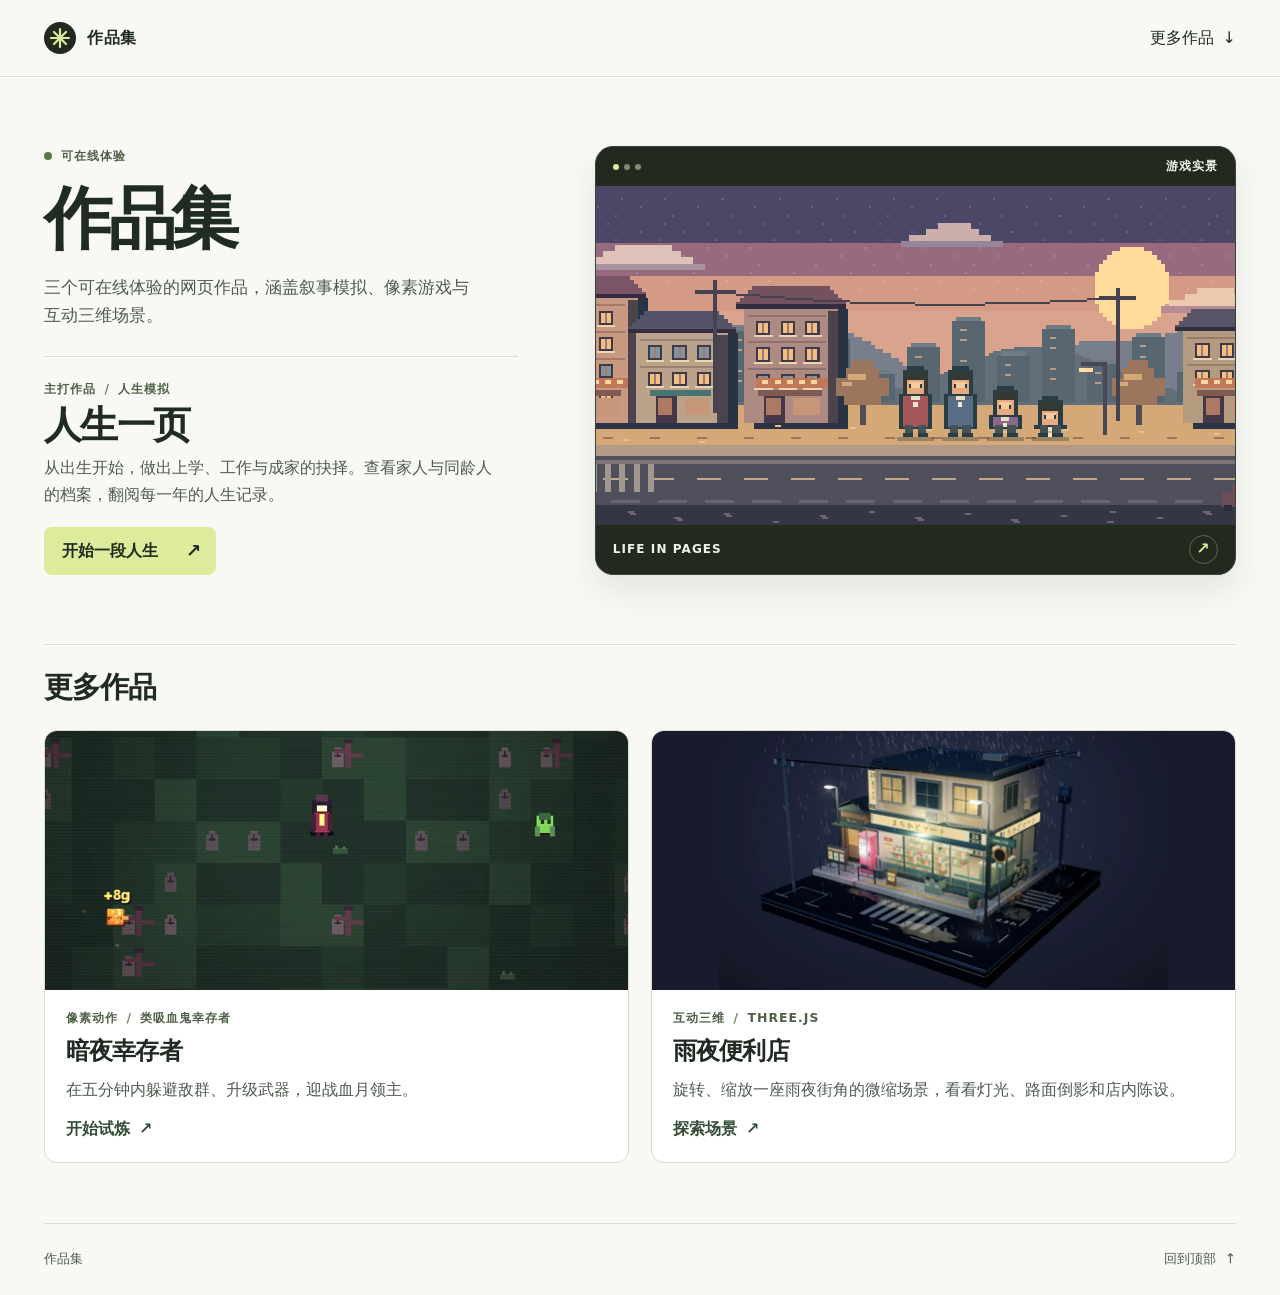
==== commit 72a0fb6e: "Rename website to Portfolio" ====
--- a/index.html
+++ b/index.html
@@ -3,16 +3,16 @@
 <head>
   <meta charset="utf-8">
   <meta name="viewport" content="width=device-width, initial-scale=1">
-  <meta name="description" content="个人 AI 项目作品集。在线体验人生一页、暗夜幸存者与雨夜便利店三个互动作品。">
+  <meta name="description" content="个人作品集。在线体验人生一页、暗夜幸存者与雨夜便利店三个互动作品。">
   <meta name="theme-color" content="#f8f9f4">
-  <title>AI 项目作品集</title>
+  <title>作品集</title>
   <link rel="icon" href="./assets/mark.svg" type="image/svg+xml">
   <link rel="stylesheet" href="./assets/portfolio.css?v=3">
 </head>
 <body>
   <header class="site-header" id="top">
     <div class="shell header-inner">
-      <a class="brand" href="./"><img src="./assets/mark.svg" alt="" width="32" height="32"> AI 项目作品集</a>
+      <a class="brand" href="./"><img src="./assets/mark.svg" alt="" width="32" height="32"> 作品集</a>
       <nav aria-label="项目导航">
         <a href="#more-title">更多作品 <span aria-hidden="true">↓</span></a>
       </nav>
@@ -23,8 +23,8 @@
     <section class="showcase" aria-labelledby="portfolio-title">
       <div class="showcase-copy">
         <p class="eyebrow"><span class="status-dot" aria-hidden="true"></span> 可在线体验</p>
-        <h1 id="portfolio-title">AI 项目<span>作品集</span></h1>
-        <p class="lead">用 AI 辅助开发的三个网页作品，涵盖叙事模拟、像素游戏与互动三维场景。</p>
+        <h1 id="portfolio-title">作品集</h1>
+        <p class="lead">三个可在线体验的网页作品，涵盖叙事模拟、像素游戏与互动三维场景。</p>
 
         <article class="featured" aria-labelledby="life-title">
           <p class="project-type">主打作品 <span aria-hidden="true">/</span> 人生模拟</p>
@@ -76,6 +76,6 @@
     </section>
   </main>
 
-  <footer class="shell footer"><span>AI 项目作品集</span><a href="#top">回到顶部 <span aria-hidden="true">↑</span></a></footer>
+  <footer class="shell footer"><span>作品集</span><a href="#top">回到顶部 <span aria-hidden="true">↑</span></a></footer>
 </body>
 </html>
--- a/assets/portfolio.css
+++ b/assets/portfolio.css
@@ -62,7 +62,6 @@
   letter-spacing: -.065em;
   font-weight: 850;
 }
-h1 span { color: #50664b; }
 .lead { max-width: 26em; color: var(--muted); font-size: 1.05rem; }
 .featured { margin-top: 26px; padding-top: 22px; border-top: 1px solid var(--line); }
 .featured h2 { margin: 2px 0 6px; font-size: clamp(1.85rem, 3vw, 2.55rem); letter-spacing: -.04em; line-height: 1.25; }
